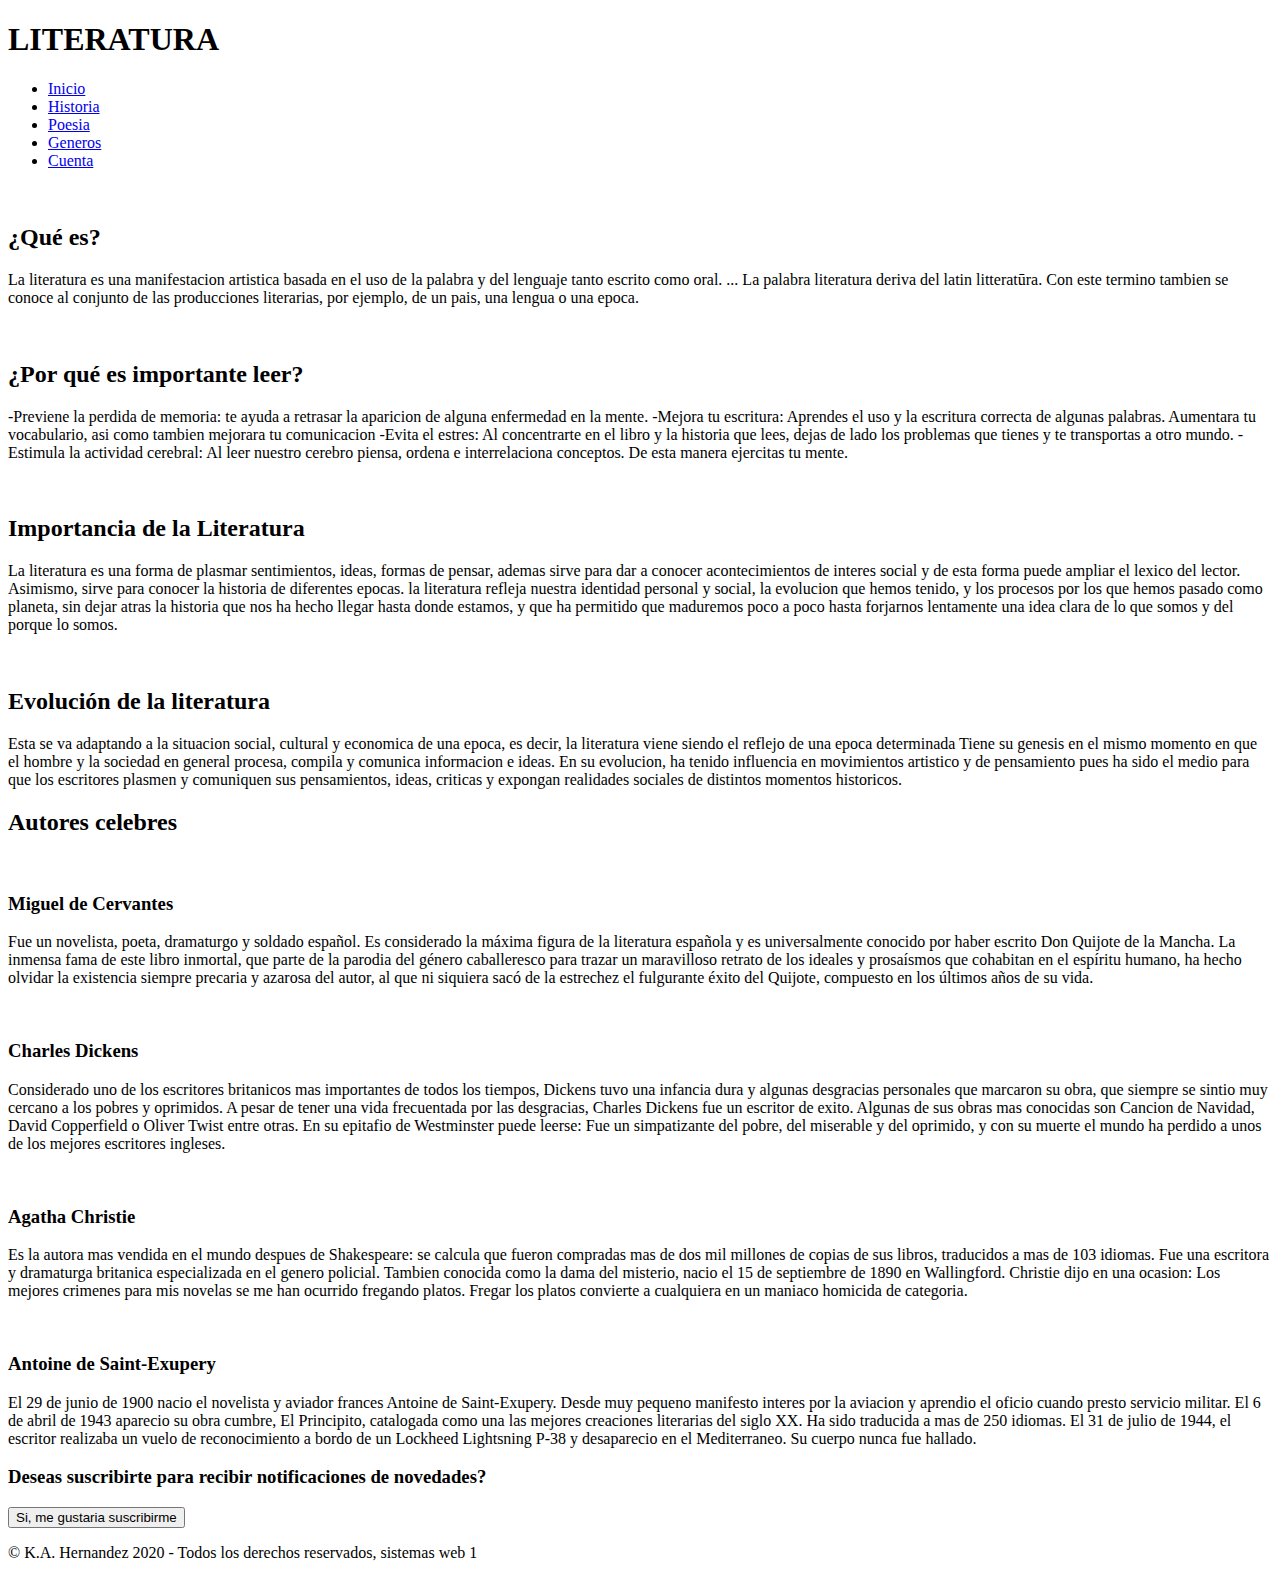
==== index.html @ 9d2594d8 "Add files via upload" ====
<!DOCTYPE html>
<html lang="es">
    <head>
        <meta charset="UTF-8">
        <title>Literatura</title>
        <meta name="viewport" content="width=device-width, user-scalable=no, initial-scale=1.0, maximum-scale-1.0, minimum-scale=1.0">
        <link rel="stylesheet" href="css/estilos.css">
        <link rel="stylesheet" href="css/font.css">
        <script type="text/javascript">
            function show_confirm(){
            var r = confirm("Confirma la suscripcion");
            if(r==true){
            alert("Te has suscrito a nuestra pagina, gracias!");
            }
            else{
            alert("Presionaste Cancelar");
            }
            }
        </script>
    </head>
    <body>
        <header class="header">
            <div class="contenedor">
                <h1 class="logo"> LITERATURA </h1>
                <span class="icon-menu" id="btn-menu"></span>
                <nav class="nav" id="nav">
                    <ul class="menu">
                        <li class="menu__item"><a class="menu__link select" href="index.html">Inicio</a></li>
                        <li class="menu__item"><a class="menu__link" href="historia.html">Historia</a></li>
                        <li class="menu__item"><a class="menu__link" href="poesia.html">Poesia</a></li>
                        <li class="menu__item"><a class="menu__link" href="thriller.html">Generos</a></li>
                        <li class="menu__item"><a class="menu__link" href="cuenta.html" target="_blank">Cuenta</a></li>
                    </ul>
                </nav>
            </div>
        </header>
        <div class="banner">
            <img src="img/banner.jpg" alt="" class="banner__img">
            <div class="contenedor">
                <h2 class="banner__titulo">&#191;Qu&#233; es?</h2>
                <p class="banner__txt">
                La literatura es una manifestacion artistica basada en el uso de la palabra y del lenguaje tanto escrito como oral. ... La palabra literatura deriva del latin litteratūra. Con este termino tambien se conoce al conjunto de las producciones literarias, por ejemplo, de un pais, una lengua o una epoca.                </p>
            </div>
        </div>

        <main class="main">
            <div class="contenedor">
                <section class="info">
                    <article class="info__columna">
                        <img src="img/libros.gif" alt="" class="info__img">
                        <h2 class="info__titulo">&#191;Por qu&#233; es importante leer?</h2>
                        <p class="info__txt">
                        -Previene la perdida de memoria: te ayuda a retrasar la aparicion de alguna enfermedad en la mente.
                        -Mejora tu escritura: Aprendes el uso y la escritura correcta de algunas palabras.  Aumentara tu vocabulario, asi como tambien mejorara tu comunicacion
                        -Evita el estres: Al concentrarte en el libro y la historia que lees, dejas de lado los problemas que tienes y te transportas a otro mundo.
                        -Estimula la actividad cerebral: Al leer nuestro cerebro piensa, ordena e interrelaciona conceptos. De esta manera ejercitas tu mente.
                        </p>
                    </article>
                    <article class="info__columna">
                        <img src="img/lampara.jpg" alt="" class="info__img">
                        <h2 class="info__titulo">Importancia de la Literatura</h2>
                        <p class="info__txt">
                            La literatura es una forma de plasmar sentimientos, ideas, formas de pensar, ademas sirve para dar a conocer acontecimientos de interes social y de esta forma puede ampliar el lexico del lector. Asimismo, sirve para conocer la historia de diferentes epocas.
                            la literatura refleja nuestra identidad personal y social, la evolucion que hemos tenido, y los procesos por los que hemos pasado como planeta, sin dejar atras la historia que nos ha hecho llegar hasta donde estamos, y que ha permitido que maduremos poco a poco hasta forjarnos lentamente una idea clara de lo que somos y del porque lo somos.
                        </p>
                    </article>
                    <article class="info__columna">
                        <img src="img/pluma.jpg" alt="" class="info__img">
                        <h2 class="info__titulo">Evoluci&#243;n de la literatura</h2>
                        <p class="info__txt">
                             Esta se va adaptando a la situacion social, cultural y economica de una epoca, es decir, la literatura viene siendo el reflejo de una epoca determinada
                            Tiene su genesis en el mismo momento en que el hombre y la sociedad en general procesa, compila y comunica informacion e ideas.
                            En su evolucion, ha tenido influencia en movimientos artistico y de pensamiento pues ha sido el medio para que los escritores plasmen y comuniquen sus pensamientos, ideas, criticas y expongan realidades sociales de distintos momentos historicos.
                        </p>
                    </article>
                </section>

                <section class="cursos">
                    <h2 class="section__titulo">Autores celebres</h2>
                    <div class="cursos__columna">
                        <img src="img/miguelc.jpg" alt="" class="cursos__img">
                        <div class="cursos__descripcion">
                            <h3 class="cursos__titulo">Miguel de Cervantes</h3>
                            <p class="cursos__txt">
                               Fue un novelista, poeta, dramaturgo y soldado español.
                               Es considerado la máxima figura de la literatura española y es universalmente conocido por haber escrito Don Quijote de la Mancha. La inmensa fama de este libro inmortal, que parte de la parodia del género caballeresco para trazar un maravilloso retrato de los ideales y prosaísmos que cohabitan en el espíritu humano, ha hecho olvidar la existencia siempre precaria y azarosa del autor, al que ni siquiera sacó de la estrechez el fulgurante éxito del Quijote, compuesto en los últimos años de su vida.
                            </p>
                        </div>
                    </div>
                    <div class="cursos__columna">
                        <img src="img/charles.jpg" alt="" class="cursos__img">
                        <div class="cursos__descripcion">
                            <h3 class="cursos__titulo">Charles Dickens</h3>
                            <p class="cursos__txt">
                               Considerado uno de los escritores britanicos mas importantes de todos los tiempos, Dickens tuvo una infancia dura y algunas desgracias personales que marcaron su obra, que siempre se sintio muy cercano a los pobres y oprimidos.
                               A pesar de tener una vida frecuentada por las desgracias, Charles Dickens fue un escritor de exito. Algunas de sus obras mas conocidas son Cancion de Navidad, David Copperfield o Oliver Twist entre otras. En su epitafio de Westminster puede leerse: Fue un simpatizante del pobre, del miserable y del oprimido, y con su muerte el mundo ha perdido a unos de los mejores escritores ingleses.
                            </p>
                        </div>
                    </div>
                    <div class="cursos__columna">
                        <img src="img/agatha.jpg" alt="" class="cursos__img">
                        <div class="cursos__descripcion">
                            <h3 class="cursos__titulo">Agatha Christie</h3>
                            <p class="cursos__txt">
                              Es la autora mas vendida en el mundo despues de Shakespeare: se calcula que fueron compradas mas de dos mil millones de copias de sus libros, traducidos a mas de 103 idiomas.
                              Fue una escritora y dramaturga britanica especializada en el genero policial.
                              Tambien conocida como la dama del misterio, nacio el 15 de septiembre de 1890 en Wallingford.
                              Christie dijo en una ocasion: Los mejores crimenes para mis novelas se me han ocurrido fregando platos. Fregar los platos convierte a cualquiera en un maniaco homicida de categoria.
                            </p>
                        </div>
                    </div>
                    <div class="cursos__columna">
                        <img src="img/anto.jpg" alt="" class="cursos__img">
                        <div class="cursos__descripcion">
                            <h3 class="cursos__titulo"> Antoine de Saint-Exupery </h3>
                            <p class="cursos__txt">
                               El 29 de junio de 1900 nacio el novelista y aviador frances Antoine de Saint-Exupery. Desde muy pequeno manifesto interes por la aviacion y aprendio el oficio cuando presto servicio militar.
                                El 6 de abril de 1943 aparecio su obra cumbre, El Principito, catalogada como una las mejores creaciones literarias del siglo XX. Ha sido traducida a mas de 250 idiomas.
                                El 31 de julio de 1944, el escritor realizaba un vuelo de reconocimiento a bordo de un Lockheed Lightsning P-38 y desaparecio en el Mediterraneo. Su cuerpo nunca fue hallado.
                            </p>
                        </div>
                    </div>
                </section>
            </div>
        </main>
        <h3> Deseas suscribirte para recibir notificaciones de novedades? </h3>
        <p id="demo"></p>
        <input type="button" onclick="show_confirm()" value="Si, me gustaria suscribirme"/>
        <footer class="footer">
            <div class="social">
               <a href="https://www.goodreads.com/" class="icon-goodreads" ></a>
               <a href="https://www.google.com/" class="icon-google"></a>
               <a href="https://www.youtube.com/channel/UCTcQSlAq8Vx3G9tD3Uu6UbQ" class="icon-youtube"></a>
               <a href="https://www.amazon.com.mx/gp/browse.html?node=9298576011&ref_=nav_cs_books" class="icon-amazon"></a>
            </div>
            <p class="copy">&copy; K.A. Hernandez 2020 - Todos los derechos reservados, sistemas web 1</p>
        </footer>
        <script src="js/menu.js"></script>
    </body>
</html>
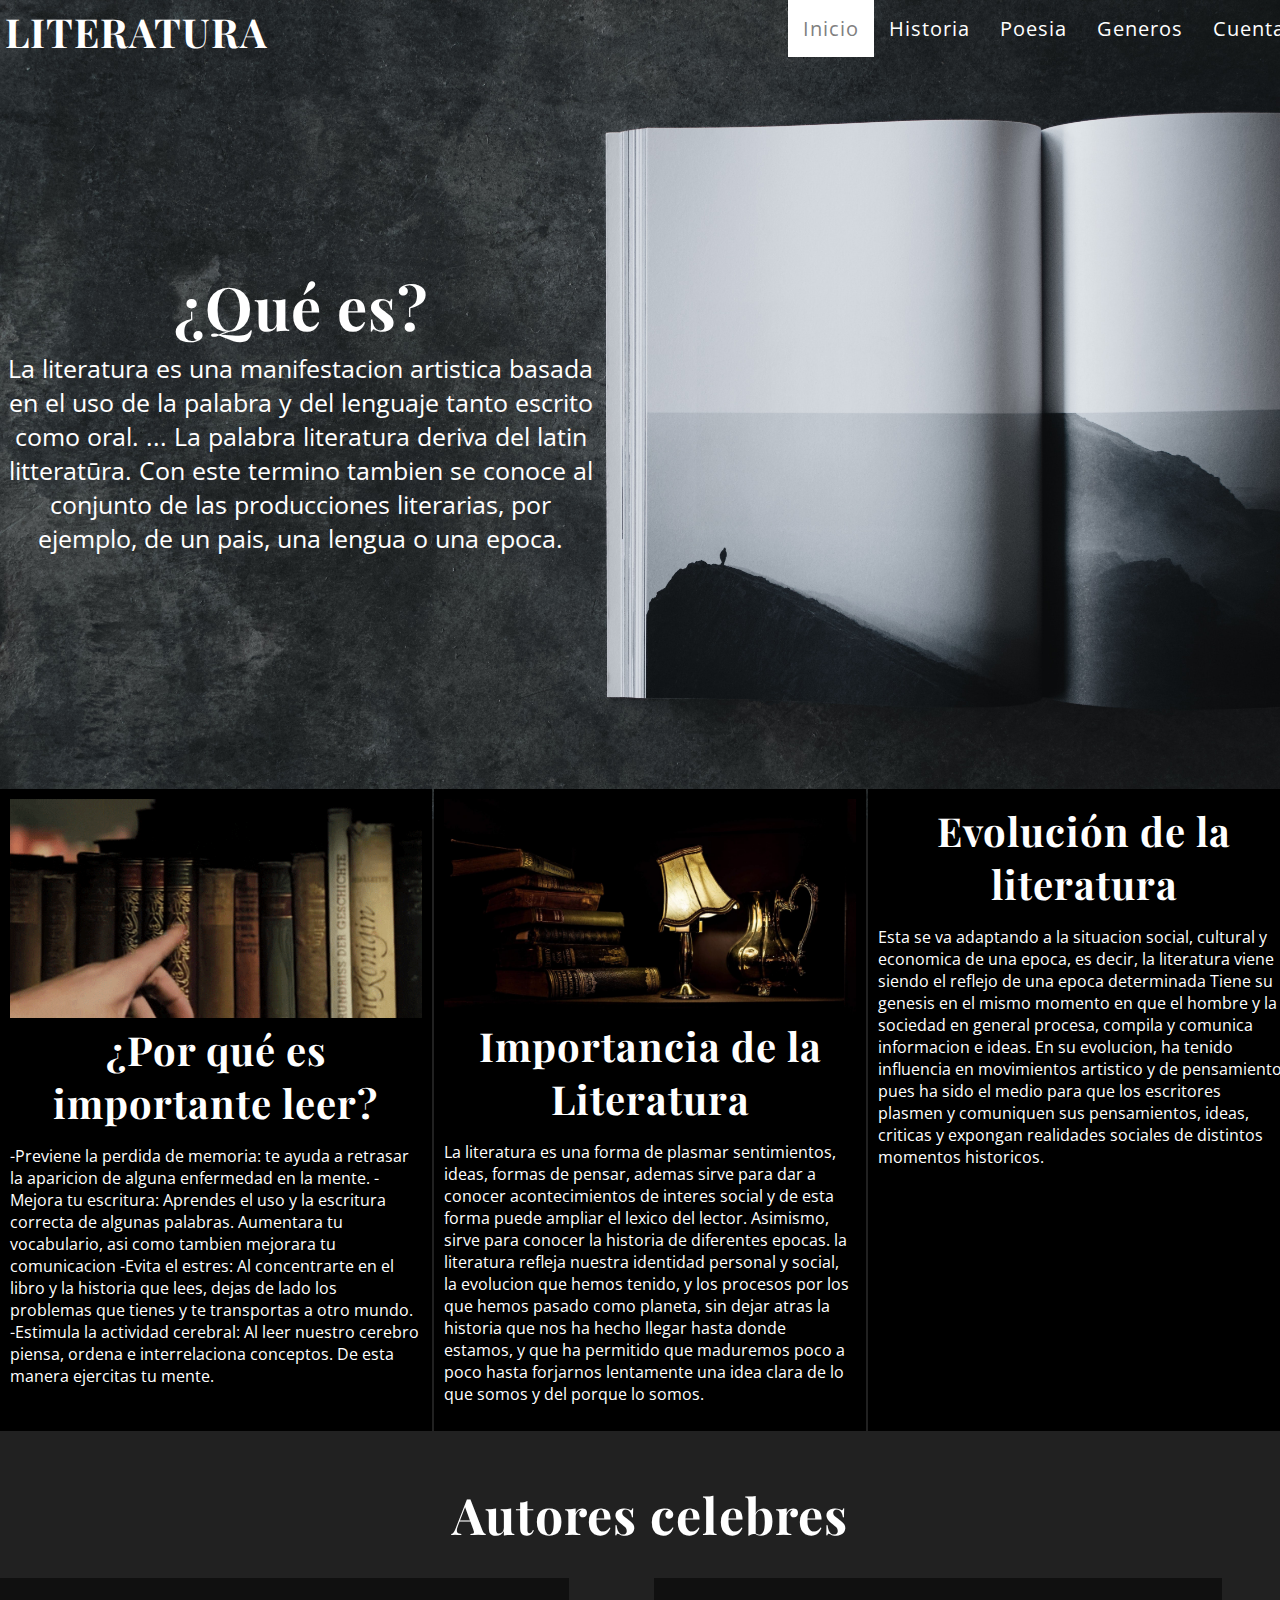
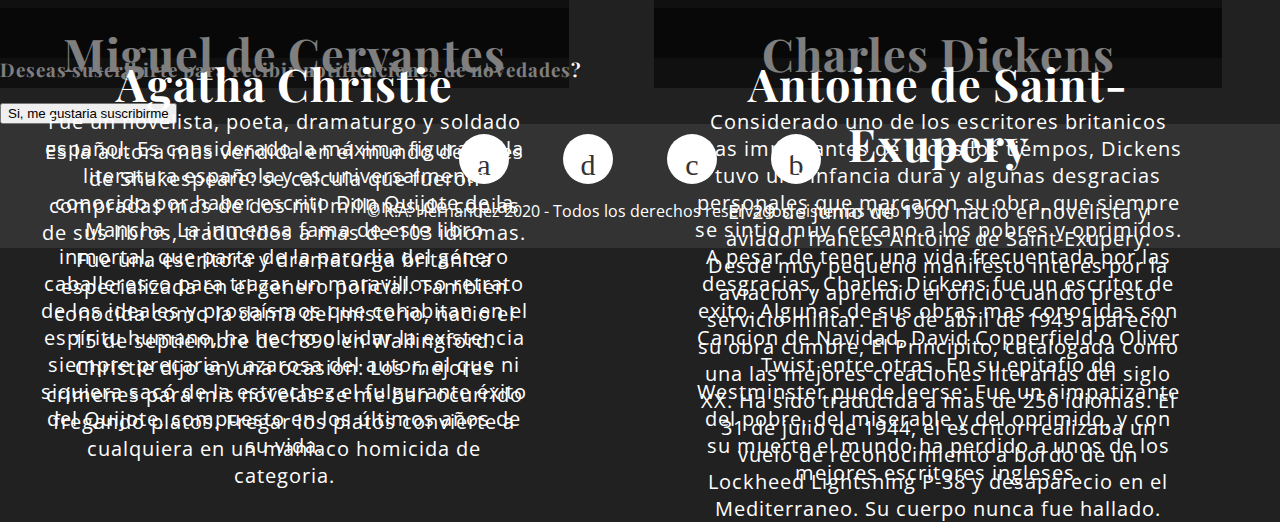
==== commit dee90d8e: "Add files via upload" ====
--- a/index.html
+++ b/index.html
@@ -4,8 +4,8 @@
         <meta charset="UTF-8">
         <title>Literatura</title>
         <meta name="viewport" content="width=device-width, user-scalable=no, initial-scale=1.0, maximum-scale-1.0, minimum-scale=1.0">
-        <link rel="stylesheet" href="css/estilos.css">
-        <link rel="stylesheet" href="css/font.css">
+        <link rel="stylesheet" href="estilos.css">
+        <link rel="stylesheet" href="font.css">
         <script type="text/javascript">
             function show_confirm(){
             var r = confirm("Confirma la suscripcion");
@@ -35,7 +35,7 @@
             </div>
         </header>
         <div class="banner">
-            <img src="img/banner.jpg" alt="" class="banner__img">
+            <img src="banner.jpg" alt="" class="banner__img">
             <div class="contenedor">
                 <h2 class="banner__titulo">&#191;Qu&#233; es?</h2>
                 <p class="banner__txt">
@@ -47,7 +47,7 @@
             <div class="contenedor">
                 <section class="info">
                     <article class="info__columna">
-                        <img src="img/libros.gif" alt="" class="info__img">
+                        <img src="libros.gif" alt="" class="info__img">
                         <h2 class="info__titulo">&#191;Por qu&#233; es importante leer?</h2>
                         <p class="info__txt">
                         -Previene la perdida de memoria: te ayuda a retrasar la aparicion de alguna enfermedad en la mente.
@@ -57,7 +57,7 @@
                         </p>
                     </article>
                     <article class="info__columna">
-                        <img src="img/lampara.jpg" alt="" class="info__img">
+                        <img src="lampara.jpg" alt="" class="info__img">
                         <h2 class="info__titulo">Importancia de la Literatura</h2>
                         <p class="info__txt">
                             La literatura es una forma de plasmar sentimientos, ideas, formas de pensar, ademas sirve para dar a conocer acontecimientos de interes social y de esta forma puede ampliar el lexico del lector. Asimismo, sirve para conocer la historia de diferentes epocas.
--- a/estilos.css
+++ b/estilos.css
@@ -0,0 +1,359 @@
+
+@import url('https://fonts.googleapis.com/css2?family=Playfair+Display&display=swap');
+@import url('https://fonts.googleapis.com/css2?family=Open+Sans+Condensed:wght@300&family=Playfair+Display&display=swap');
+* {
+    box-sizing: border-box;
+}
+img {
+    display: block;
+    max-width: 100%;
+}
+body {
+    background:  #212121 ;
+    margin: 0;
+    font-family: 'Open Sans Condensed', sans-serif;
+}
+h1, h2, h4, h5, h6 {
+    font-family: 'Playfair Display', serif;
+    letter-spacing: 1px;
+}
+h3{
+    color: white;
+    font-family: 'Playfair Display', serif;
+    letter-spacing: 1px;
+}
+.section__titulo{
+    text-align: center;
+    font-size: 40px;
+    color: white;
+}
+.contenedor{
+    margin: auto;/*Para que este centrado*/
+    width: 99%;/*Para que no se utilice todo el ancho de la pagina*/
+}
+/*-------------Estilos del header-----------*/
+.header {
+    height: 60px;
+}
+.header .contenedor {
+    display: flex;
+    justify-content: space-between;
+}
+.logo, .icon-menu{
+    margin: 5px;
+    color: #fff;
+}
+.icon-menu {
+    display: block;
+    width: 40px;
+    height: 40px;
+    font-size: 35px;
+    background: #000000;
+    text-align: center;
+    line-height: 45px;
+    border-radius: 5px;
+    margin-left: auto; /*para que funcione el alineado en otros navegadores*/
+    cursor: pointer; /*Para que cambie el cursor al colocarlo encima del boton*/
+}
+/*------------------Estilos del menu--------------- */
+.nav{
+    position: absolute;
+    top:60px;
+    left: -100%;
+    width: 100%;
+    transition: all 0.4s;
+}
+.menu{
+    list-style: none;
+    padding: 0;
+    margin: 0;
+}
+
+.menu__link{
+    display: block;
+    padding: 15px;
+    background: #808080;
+    text-decoration: none;
+    color:#FFFFFF;
+    letter-spacing: 1px;
+}
+.menu__link:hover{ /*Para cuando le pase el mouse encima*/
+    background: white;
+    color: #808080;
+}
+.mostrar{
+    left: 0;
+
+}
+.select{
+    background: white;
+    color: #808080;
+}
+/*------------------Estilos del banner--------------- */
+.banner {
+    margin-top: -60px;
+    position: relative;
+    z-index:-1000;/*Para que la imagen de fondo este detras de todo*/
+    margin-bottom: 20px;
+}
+.banner .contenedor{
+    position: absolute;
+    top: 50%;
+    left: 50%;
+    transform: translateX(-50%) translateY(-50%);
+    width: 100%;
+    color: #fff;
+    text-align: center;
+}
+.banner__txt{
+    display: none;
+    text-align: center;
+    width: 47%;
+}
+.banner__titulo{
+    text-align: center;
+    width: 47%;
+}
+
+.bannerh__txt, .bannerp__txt{
+    display: block;
+    text-align: center;
+    width: 100%;
+    font-size: 10px;
+}
+.bannerh__titulo, .bannerp__titulo{
+    text-align: center;
+    width: 100%;
+    font-size:20px;
+}
+/*------------------Estilos de info--------------- */
+.info__columna {
+    background: #000000;
+    color: #fff;
+    padding: 15px;
+    margin-bottom: 20px;
+}
+/*------------------Estilos de cursos--------------- */
+.cursos__columna{
+    position: relative;
+    margin-bottom: 30px;
+}
+.cursos__descripcion{
+    position: absolute;
+    top: 0;
+    left: 0;
+    color: #fff;
+    background: rgba(0,0,0,0.5);
+    width: 88%;
+    height: 100%;
+    padding: 5px;
+    text-align: center;
+}
+.cursospoesia__descripcion{
+    position: absolute;
+    top: 0;
+    left: 0;
+    color: #fff;
+    background: rgba(0,0,0,0.5);
+    width: 100%;
+    height: 100%;
+    padding: 5px;
+    text-align: center;
+}
+
+
+.cursos__titulo{
+    font-size: 30px;
+    margin: 5px 0;
+}
+.cursos__img{
+    width: 100%;
+}
+/*------------------Estilos de footer--------------- */
+.footer {
+    background: #333;
+    color: #fff;
+    padding: 10px;
+    text-align: center;
+}
+.footer .social [class^="icon-"]{/*Aplica para todas las clases que comiencen con icon-*/
+    display: inline-block;
+    color: #333;
+    text-decoration: none;
+    font-size: 30px;
+    padding: 10px;
+    background: white;
+    border-radius: 50%;
+    width: 50px;
+    height: 50px;
+    line-height: 40px;
+}
+
+/*------------------Estilos resposive--------------- */
+@media(min-width:480px){/* A partir de 480px vamos a empezar a hacer cambios*/
+    .logo{
+        font-size: 40px;
+    }
+    .banner__titulo{
+        font-size: 30px;
+        margin: 5px 0;/*5 arriba y abajo, 0 a los costados*/
+    }
+    .banner__txt{
+        display: block;/*Para que aparezca el texto*/
+        font-size: 20px;
+        margin: 5px 0;
+    }
+    .bannerh__txt, .bannerp__txt{
+        display: block;
+        text-align: center;
+        width: 100%;
+        font-size: 10px;
+    }
+    .bannerh__titulo, .bannerp__titulo{
+        text-align: center;
+        width: 100%;
+        font-size:20px;
+    }
+    .info, .cursos{
+        display: flex;/*Para que se junten las 3 columnas*/
+        justify-content: space-between;/*Para que las colum esten separadas*/
+        margin-top: -50px;/*Para ponerlo por encima de la primera imagen*/
+    }
+    .info__columna{
+        width: 33.2%;
+    }
+    .info__titulo{
+        font-size: 30px;
+        margin: 5px 0;
+        text-align: center;
+    }
+    .section__titulo{
+        width:100%;
+    }
+    .cursos{
+        flex-wrap: wrap;/*Para el contenido que no se haya modificado en lo anterior*/
+        margin-top: 0;
+    }
+    .cursos__columna{
+        width:49.7%;
+    }
+    .cursos__descripcion{
+        font-size:5px;
+    }
+
+    .cursos__txt{
+        display: none;
+    }
+
+    .footer .social [class^="icon-"]{
+        margin: 0 10px;
+    }
+
+}
+@media(min-width:770px){/* En 770px hacemos otros cambios*/
+    .banner__titulo{
+        font-size: 45px;
+    }
+    .bannerh__txt, .bannerp__txt{
+        display: block;
+        text-align: center;
+        width: 100%;
+        font-size: 13px;
+    }
+    .bannerh__titulo, .bannerp__titulo{
+        text-align: center;
+        width: 100%;
+        font-size:25px;
+    }
+    .cursos__titulo{
+        font-size:35px;
+    }
+    .footer .social [class^="icon-"]{
+        margin: 0 25px;
+    }
+    .cursos__descripcion{
+        font-size:14px;
+    }
+    .cursos__txt{
+        display: block;
+    }
+
+}
+@media(min-width:1024px){/* Otros cambios para pantalla completa*/
+    .contenedor{
+        width: 1300px;/*Pra que no ocupe todo el ancho en modo escritorio*/
+    }
+    .section__titulo{
+        font-size: 50px;
+        margin: 30px 0;
+    }
+    .nav{
+        position: static;/*Para que vuelva a su posicion original*/
+        width: auto;/*Para que cada opcion del menu tenga el ancho automatico*/
+    }
+    .menu{
+        display: flex; /*Para que no se acomoden en filas sino en columnas*/
+    }
+    .icon-menu{
+        display: none;/*Para que no aparezca el boton*/
+    }
+    .menu__link{
+        background: none;/*Le quitamos el color de fondo*/
+        font-size: 20px;
+    }
+    .select{
+        background: white;
+    }
+    .banner__titulo{
+        font-size: 60px;
+    }
+    .banner__txt{/*Texto dentro de primera imagen*/
+        font-size: 25px;
+    }
+    .bannerh__txt{
+        display: block;
+        text-align: center;
+        width: 100%;
+        font-size: 25px;
+
+    }
+    .bannerp__txt{
+        display: block;
+        text-align: center;
+        width: 100%;
+        font-size: 25px;
+
+    }
+    .bannerh__titulo{
+        text-align: center;
+        width: 100%;
+        font-size:50px;
+    }
+    .bannerp__titulo{
+        text-align: center;
+        width: 100%;
+        font-size:60px;
+    }
+    .info__titulo{
+        font-size: 40px;
+    }
+    .info__columna{
+        padding: 10px;
+    }
+    .cursos__descripcion{
+        padding: 40px;
+        display: flex;
+        flex-wrap: wrap;
+        justify-content: center;
+        align-items: center;
+        /*align-content: center;*/
+    }
+    .cursos__titulo{
+        font-size: 45px;
+    }
+    .cursos__txt{
+        font-size: 20px;
+        letter-spacing: 1px;
+    }
+
+}
--- a/font.css
+++ b/font.css
@@ -0,0 +1,55 @@
+
+@charset "UTF-8";
+@font-face {
+  font-family: "untitled-font-1";
+  src:url("../fonts/untitled-font-1.eot");
+  src:url("../fonts/untitled-font-1.eot?#iefix") format("embedded-opentype"),
+    url("../fonts/untitled-font-1.woff") format("woff"),
+    url("../fonts/untitled-font-1.ttf") format("truetype"),
+    url("../fonts/untitled-font-1.svg#untitled-font-1") format("svg");
+  font-weight: normal;
+  font-style: normal;
+
+}
+
+[data-icon]:before {
+  font-family: "untitled-font-1" !important;
+  content: attr(data-icon);
+  font-style: normal !important;
+  font-weight: normal !important;
+  font-variant: normal !important;
+  text-transform: none !important;
+  speak: none;
+  line-height: 1;
+  -webkit-font-smoothing: antialiased;
+  -moz-osx-font-smoothing: grayscale;
+}
+
+[class^="icon-"]:before,
+[class*=" icon-"]:before {
+  font-family: "untitled-font-1" !important;
+  font-style: normal !important;
+  font-weight: normal !important;
+  font-variant: normal !important;
+  text-transform: none !important;
+  speak: none;
+  line-height: 1;
+  -webkit-font-smoothing: antialiased;
+  -moz-osx-font-smoothing: grayscale;
+}
+
+.icon-goodreads:before {
+  content: "\61";
+}
+.icon-amazon:before {
+  content: "\62";
+}
+.icon-youtube:before {
+  content: "\63";
+}
+.icon-google:before {
+  content: "\64";
+}
+.icon-menu:before {
+  content: "\65";
+}
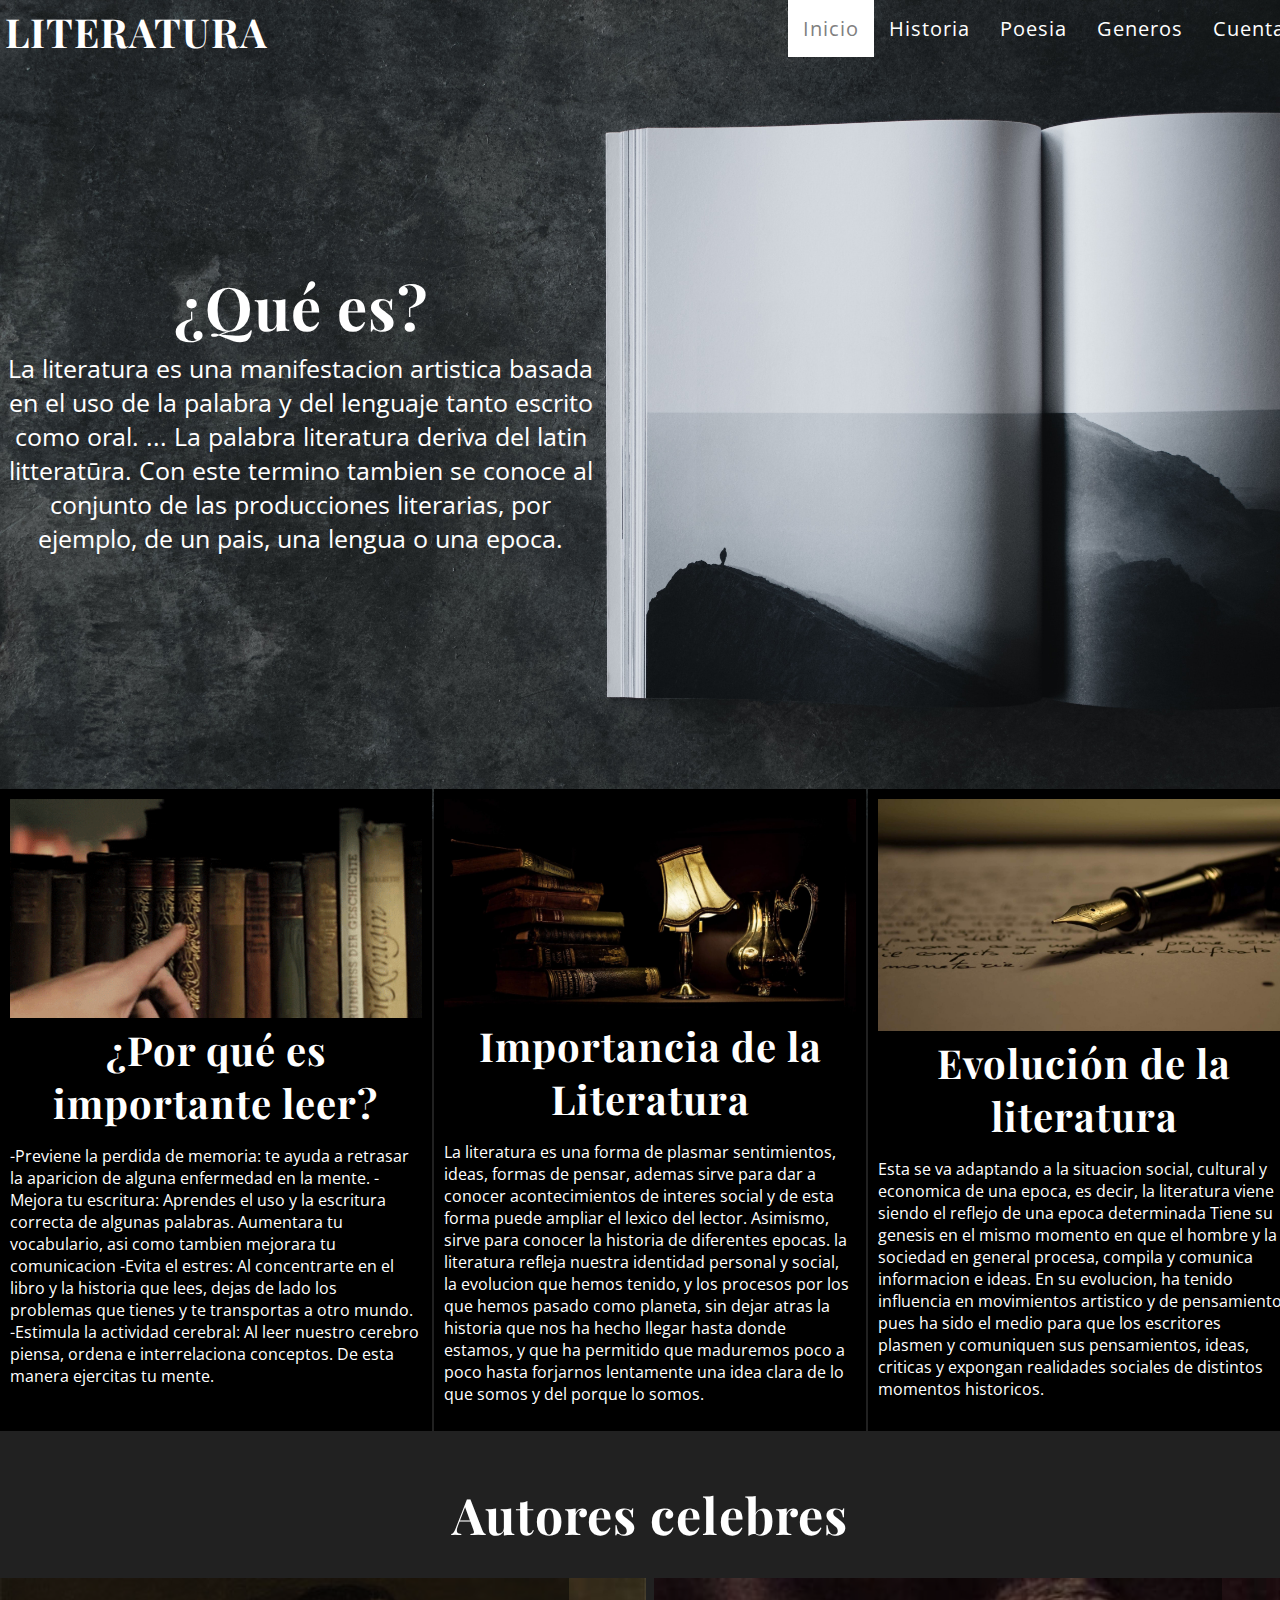
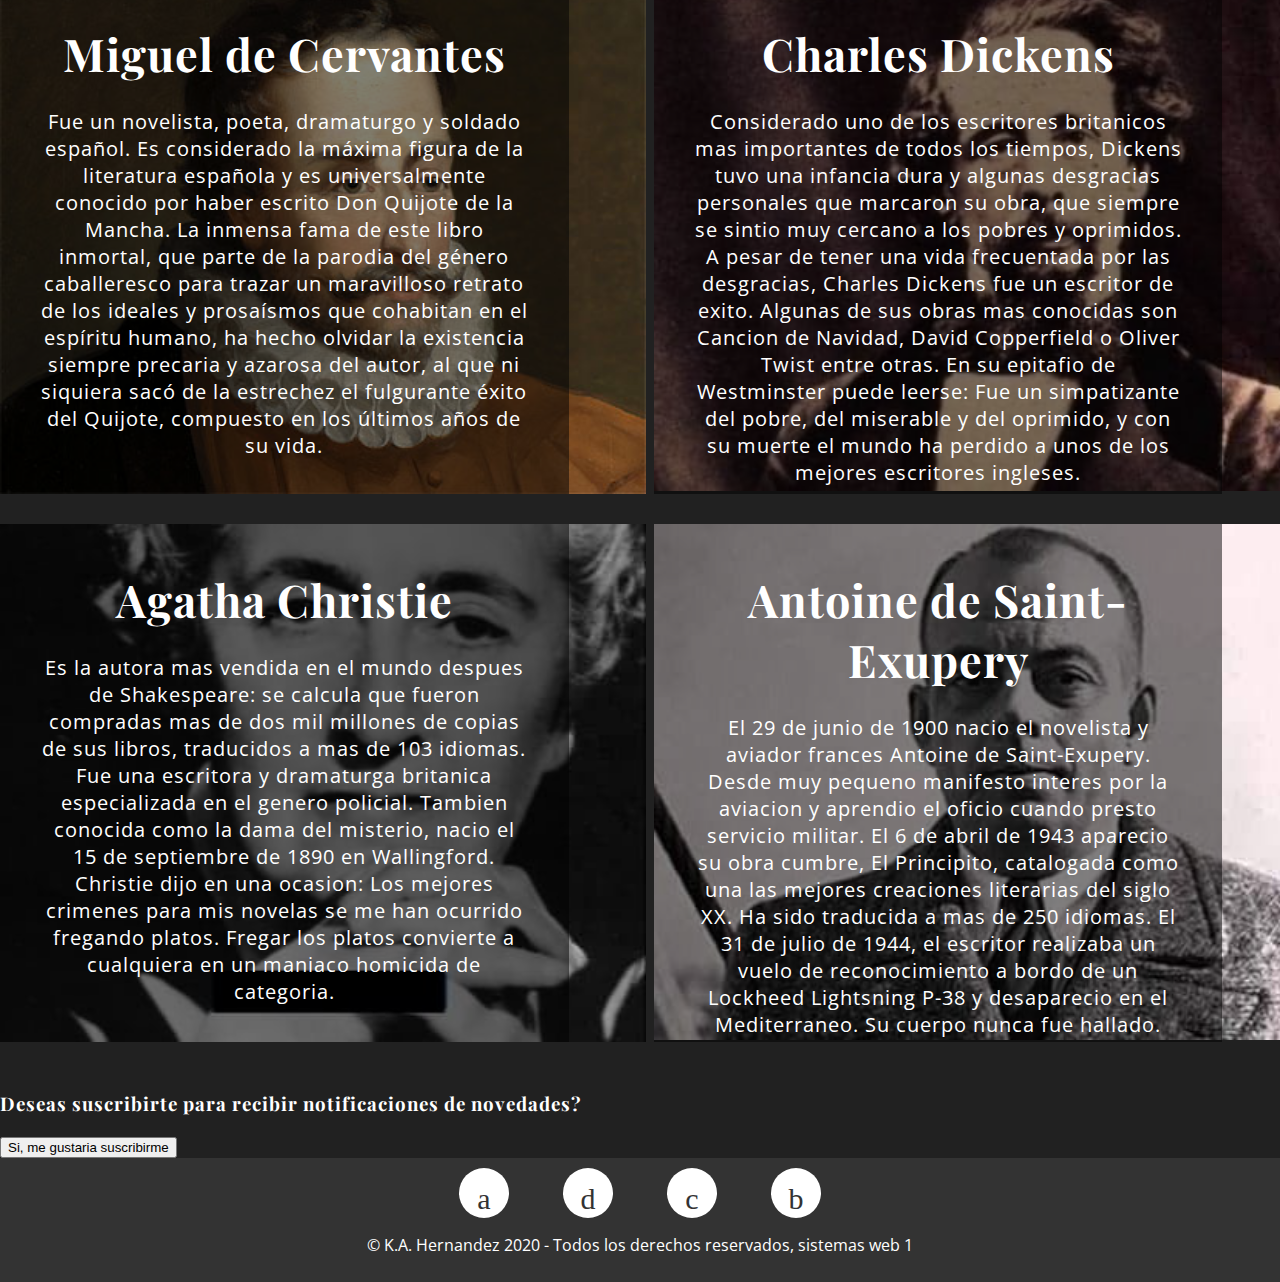
==== commit a52d55a6: "Add files via upload" ====
--- a/index.html
+++ b/index.html
@@ -65,7 +65,7 @@
                         </p>
                     </article>
                     <article class="info__columna">
-                        <img src="img/pluma.jpg" alt="" class="info__img">
+                        <img src="pluma.jpg" alt="" class="info__img">
                         <h2 class="info__titulo">Evoluci&#243;n de la literatura</h2>
                         <p class="info__txt">
                              Esta se va adaptando a la situacion social, cultural y economica de una epoca, es decir, la literatura viene siendo el reflejo de una epoca determinada
@@ -78,7 +78,7 @@
                 <section class="cursos">
                     <h2 class="section__titulo">Autores celebres</h2>
                     <div class="cursos__columna">
-                        <img src="img/miguelc.jpg" alt="" class="cursos__img">
+                        <img src="miguelc.jpg" alt="" class="cursos__img">
                         <div class="cursos__descripcion">
                             <h3 class="cursos__titulo">Miguel de Cervantes</h3>
                             <p class="cursos__txt">
@@ -88,7 +88,7 @@
                         </div>
                     </div>
                     <div class="cursos__columna">
-                        <img src="img/charles.jpg" alt="" class="cursos__img">
+                        <img src="charles.jpg" alt="" class="cursos__img">
                         <div class="cursos__descripcion">
                             <h3 class="cursos__titulo">Charles Dickens</h3>
                             <p class="cursos__txt">
@@ -98,7 +98,7 @@
                         </div>
                     </div>
                     <div class="cursos__columna">
-                        <img src="img/agatha.jpg" alt="" class="cursos__img">
+                        <img src="agatha.jpg" alt="" class="cursos__img">
                         <div class="cursos__descripcion">
                             <h3 class="cursos__titulo">Agatha Christie</h3>
                             <p class="cursos__txt">
@@ -110,7 +110,7 @@
                         </div>
                     </div>
                     <div class="cursos__columna">
-                        <img src="img/anto.jpg" alt="" class="cursos__img">
+                        <img src="anto.jpg" alt="" class="cursos__img">
                         <div class="cursos__descripcion">
                             <h3 class="cursos__titulo"> Antoine de Saint-Exupery </h3>
                             <p class="cursos__txt">
@@ -135,6 +135,6 @@
             </div>
             <p class="copy">&copy; K.A. Hernandez 2020 - Todos los derechos reservados, sistemas web 1</p>
         </footer>
-        <script src="js/menu.js"></script>
+        <script src="menu.js"></script>
     </body>
 </html>
